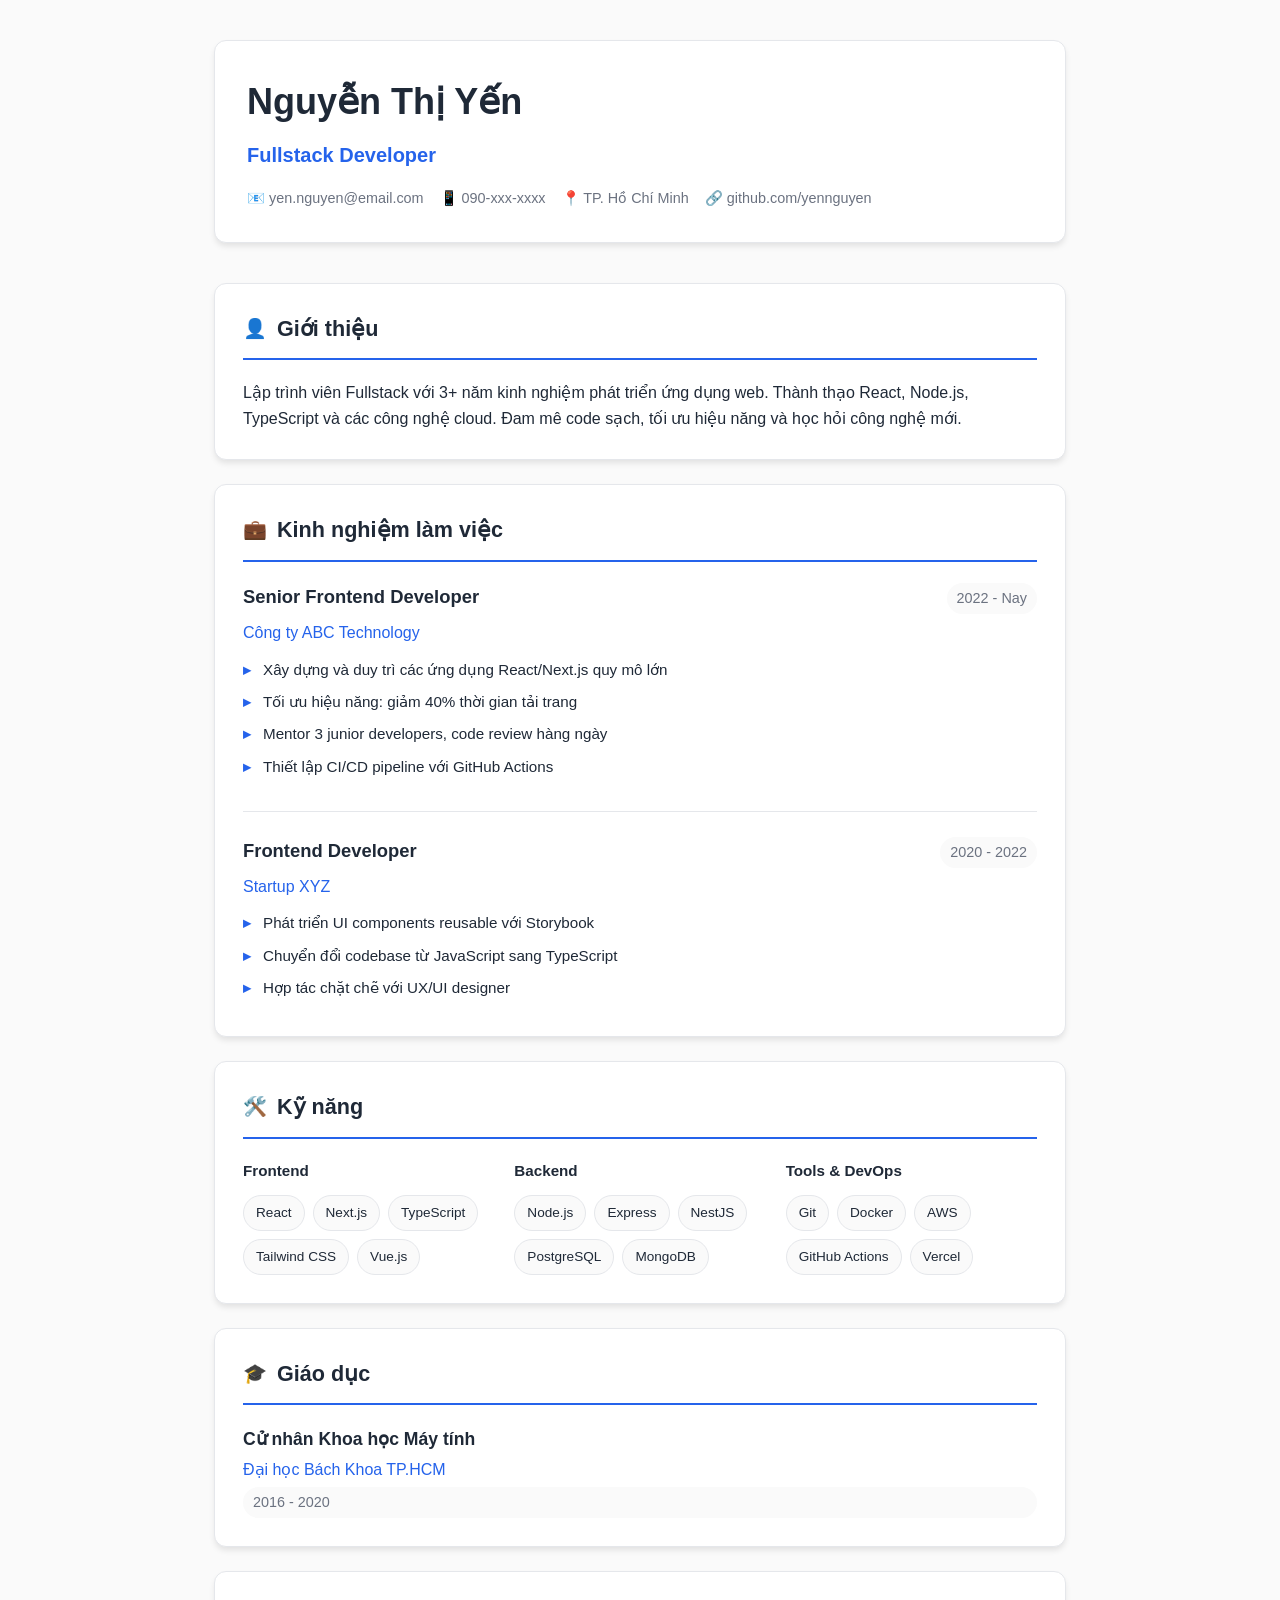
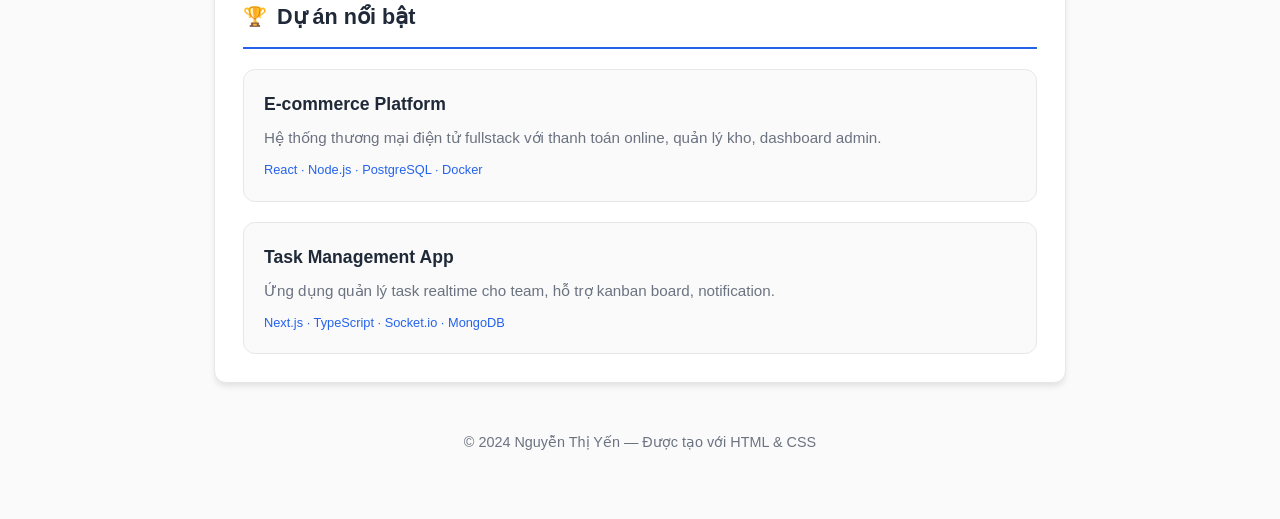
==== index.html @ a0e3dbda "phienbanmoi" ====
<!DOCTYPE html>
<html lang="vi">
<head>
    <meta charset="UTF-8">
    <meta name="viewport" content="width=device-width, initial-scale=1.0">
    <title>CV - Nguyễn Thị Yến</title>
    <link rel="stylesheet" href="style.css">
</head>
<body>
    <div class="container">
        <header class="header">
            <div class="profile">
                <img src="avatar.jpg" alt="Avatar" class="avatar" onerror="this.style.display='none'">
                <div class="profile-info">
                    <h1>Nguyễn Thị Yến</h1>
                    <p class="title">Fullstack Developer</p>
                    <div class="contact">
                        <span>📧 yen.nguyen@email.com</span>
                        <span>📱 090-xxx-xxxx</span>
                        <span>📍 TP. Hồ Chí Minh</span>
                        <span>🔗 github.com/yennguyen</span>
                    </div>
                </div>
            </div>
        </header>

        <main class="main-content">
            <section class="section">
                <h2><span class="icon">👤</span> Giới thiệu</h2>
                <p>
                    Lập trình viên Fullstack với 3+ năm kinh nghiệm phát triển ứng dụng web.
                    Thành thạo React, Node.js, TypeScript và các công nghệ cloud.
                    Đam mê code sạch, tối ưu hiệu năng và học hỏi công nghệ mới.
                </p>
            </section>

            <section class="section">
                <h2><span class="icon">💼</span> Kinh nghiệm làm việc</h2>

                <div class="job">
                    <div class="job-header">
                        <h3>Senior Frontend Developer</h3>
                        <span class="date">2022 - Nay</span>
                    </div>
                    <p class="company">Công ty ABC Technology</p>
                    <ul>
                        <li>Xây dựng và duy trì các ứng dụng React/Next.js quy mô lớn</li>
                        <li>Tối ưu hiệu năng: giảm 40% thời gian tải trang</li>
                        <li>Mentor 3 junior developers, code review hàng ngày</li>
                        <li>Thiết lập CI/CD pipeline với GitHub Actions</li>
                    </ul>
                </div>

                <div class="job">
                    <div class="job-header">
                        <h3>Frontend Developer</h3>
                        <span class="date">2020 - 2022</span>
                    </div>
                    <p class="company">Startup XYZ</p>
                    <ul>
                        <li>Phát triển UI components reusable với Storybook</li>
                        <li>Chuyển đổi codebase từ JavaScript sang TypeScript</li>
                        <li>Hợp tác chặt chẽ với UX/UI designer</li>
                    </ul>
                </div>
            </section>

            <section class="section">
                <h2><span class="icon">🛠️</span> Kỹ năng</h2>
                <div class="skills-grid">
                    <div class="skill-category">
                        <h4>Frontend</h4>
                        <div class="skill-tags">
                            <span>React</span>
                            <span>Next.js</span>
                            <span>TypeScript</span>
                            <span>Tailwind CSS</span>
                            <span>Vue.js</span>
                        </div>
                    </div>
                    <div class="skill-category">
                        <h4>Backend</h4>
                        <div class="skill-tags">
                            <span>Node.js</span>
                            <span>Express</span>
                            <span>NestJS</span>
                            <span>PostgreSQL</span>
                            <span>MongoDB</span>
                        </div>
                    </div>
                    <div class="skill-category">
                        <h4>Tools & DevOps</h4>
                        <div class="skill-tags">
                            <span>Git</span>
                            <span>Docker</span>
                            <span>AWS</span>
                            <span>GitHub Actions</span>
                            <span>Vercel</span>
                        </div>
                    </div>
                </div>
            </section>

            <section class="section">
                <h2><span class="icon">🎓</span> Giáo dục</h2>
                <div class="education">
                    <h3>Cử nhân Khoa học Máy tính</h3>
                    <p class="school">Đại học Bách Khoa TP.HCM</p>
                    <p class="date">2016 - 2020</p>
                </div>
            </section>

            <section class="section">
                <h2><span class="icon">🏆</span> Dự án nổi bật</h2>
                <div class="projects">
                    <div class="project">
                        <h3>E-commerce Platform</h3>
                        <p>Hệ thống thương mại điện tử fullstack với thanh toán online, quản lý kho, dashboard admin.</p>
                        <div class="tech-stack">React · Node.js · PostgreSQL · Docker</div>
                    </div>
                    <div class="project">
                        <h3>Task Management App</h3>
                        <p>Ứng dụng quản lý task realtime cho team, hỗ trợ kanban board, notification.</p>
                        <div class="tech-stack">Next.js · TypeScript · Socket.io · MongoDB</div>
                    </div>
                </div>
            </section>
        </main>

        <footer class="footer">
            <p>© 2024 Nguyễn Thị Yến — Được tạo với HTML & CSS</p>
        </footer>
    </div>
</body>
</html>
---- style.css ----
/* Reset & Base */
* {
    margin: 0;
    padding: 0;
    box-sizing: border-box;
}

:root {
    --primary: #2563eb;
    --primary-dark: #1d4ed8;
    --text: #1f2937;
    --text-light: #6b7280;
    --bg: #fafafa;
    --card-bg: #ffffff;
    --border: #e5e7eb;
    --shadow: 0 4px 6px -1px rgba(0, 0, 0, 0.1);
    --shadow-lg: 0 10px 15px -3px rgba(0, 0, 0, 0.1);
    --radius: 12px;
    --transition: 0.2s ease;
}

body {
    font-family: -apple-system, BlinkMacSystemFont, 'Segoe UI', Roboto, 'Helvetica Neue', Arial, sans-serif;
    background-color: var(--bg);
    color: var(--text);
    line-height: 1.6;
    font-size: 16px;
}

.container {
    max-width: 900px;
    margin: 0 auto;
    padding: 40px 24px;
}

/* Header */
.header {
    margin-bottom: 40px;
}

.profile {
    display: flex;
    gap: 24px;
    align-items: flex-start;
    background: var(--card-bg);
    padding: 32px;
    border-radius: var(--radius);
    box-shadow: var(--shadow);
    border: 1px solid var(--border);
}

.avatar {
    width: 120px;
    height: 120px;
    border-radius: 50%;
    object-fit: cover;
    border: 3px solid var(--primary);
    flex-shrink: 0;
}

.profile-info h1 {
    font-size: 2.25rem;
    font-weight: 700;
    color: var(--text);
    margin-bottom: 8px;
}

.title {
    font-size: 1.25rem;
    color: var(--primary);
    font-weight: 600;
    margin-bottom: 16px;
}

.contact {
    display: flex;
    flex-wrap: wrap;
    gap: 16px;
    font-size: 0.9rem;
    color: var(--text-light);
}

.contact span {
    display: flex;
    align-items: center;
    gap: 6px;
}

/* Sections */
.section {
    background: var(--card-bg);
    padding: 28px;
    border-radius: var(--radius);
    box-shadow: var(--shadow);
    border: 1px solid var(--border);
    margin-bottom: 24px;
}

.section h2 {
    display: flex;
    align-items: center;
    gap: 10px;
    font-size: 1.35rem;
    font-weight: 700;
    color: var(--text);
    margin-bottom: 20px;
    padding-bottom: 12px;
    border-bottom: 2px solid var(--primary);
}

.icon {
    font-size: 1.2rem;
}

/* Experience */
.job {
    margin-bottom: 24px;
    padding-bottom: 24px;
    border-bottom: 1px solid var(--border);
}

.job:last-child {
    margin-bottom: 0;
    padding-bottom: 0;
    border-bottom: none;
}

.job-header {
    display: flex;
    justify-content: space-between;
    align-items: baseline;
    margin-bottom: 6px;
    flex-wrap: wrap;
    gap: 8px;
}

.job-header h3 {
    font-size: 1.15rem;
    font-weight: 600;
    color: var(--text);
}

.date {
    font-size: 0.85rem;
    color: var(--text-light);
    background: var(--bg);
    padding: 4px 10px;
    border-radius: 20px;
    font-weight: 500;
}

.company {
    color: var(--primary);
    font-weight: 500;
    margin-bottom: 12px;
}

.job ul {
    list-style: none;
    padding-left: 0;
}

.job li {
    position: relative;
    padding-left: 20px;
    margin-bottom: 8px;
    color: var(--text);
    font-size: 0.95rem;
}

.job li::before {
    content: "▸";
    position: absolute;
    left: 0;
    color: var(--primary);
    font-weight: bold;
}

/* Skills */
.skills-grid {
    display: grid;
    grid-template-columns: repeat(auto-fit, minmax(220px, 1fr));
    gap: 20px;
}

.skill-category h4 {
    font-size: 0.95rem;
    font-weight: 600;
    color: var(--text);
    margin-bottom: 12px;
}

.skill-tags {
    display: flex;
    flex-wrap: wrap;
    gap: 8px;
}

.skill-tags span {
    background: var(--bg);
    color: var(--text);
    padding: 6px 12px;
    border-radius: 20px;
    font-size: 0.85rem;
    font-weight: 500;
    border: 1px solid var(--border);
    transition: var(--transition);
}

.skill-tags span:hover {
    background: var(--primary);
    color: white;
    border-color: var(--primary);
    transform: translateY(-1px);
}

/* Education */
.education h3 {
    font-size: 1.1rem;
    font-weight: 600;
    margin-bottom: 4px;
}

.school {
    color: var(--primary);
    font-weight: 500;
    margin-bottom: 4px;
}

.date {
    color: var(--text-light);
    font-size: 0.9rem;
}

/* Projects */
.projects {
    display: flex;
    flex-direction: column;
    gap: 20px;
}

.project {
    padding: 20px;
    background: var(--bg);
    border-radius: var(--radius);
    border: 1px solid var(--border);
    transition: var(--transition);
}

.project:hover {
    box-shadow: var(--shadow);
    transform: translateY(-2px);
}

.project h3 {
    font-size: 1.1rem;
    font-weight: 600;
    margin-bottom: 8px;
}

.project p {
    color: var(--text-light);
    margin-bottom: 10px;
    font-size: 0.95rem;
}

.tech-stack {
    font-size: 0.8rem;
    color: var(--primary);
    font-weight: 500;
}

/* Footer */
.footer {
    text-align: center;
    padding: 24px;
    color: var(--text-light);
    font-size: 0.9rem;
}

/* Responsive */
@media (max-width: 640px) {
    .container {
        padding: 20px 16px;
    }

    .profile {
        flex-direction: column;
        align-items: center;
        text-align: center;
    }

    .avatar {
        width: 100px;
        height: 100px;
    }

    .profile-info h1 {
        font-size: 1.75rem;
    }

    .contact {
        justify-content: center;
    }

    .job-header {
        flex-direction: column;
        align-items: flex-start;
    }

    .section {
        padding: 20px;
    }

    .skills-grid {
        grid-template-columns: 1fr;
    }
}

/* Print styles */
@media print {
    body {
        background: white;
    }

    .container {
        max-width: 100%;
        padding: 0;
    }

    .section {
        box-shadow: none;
        border: 1px solid #ddd;
        page-break-inside: avoid;
    }

    .skill-tags span:hover {
        transform: none;
    }
}
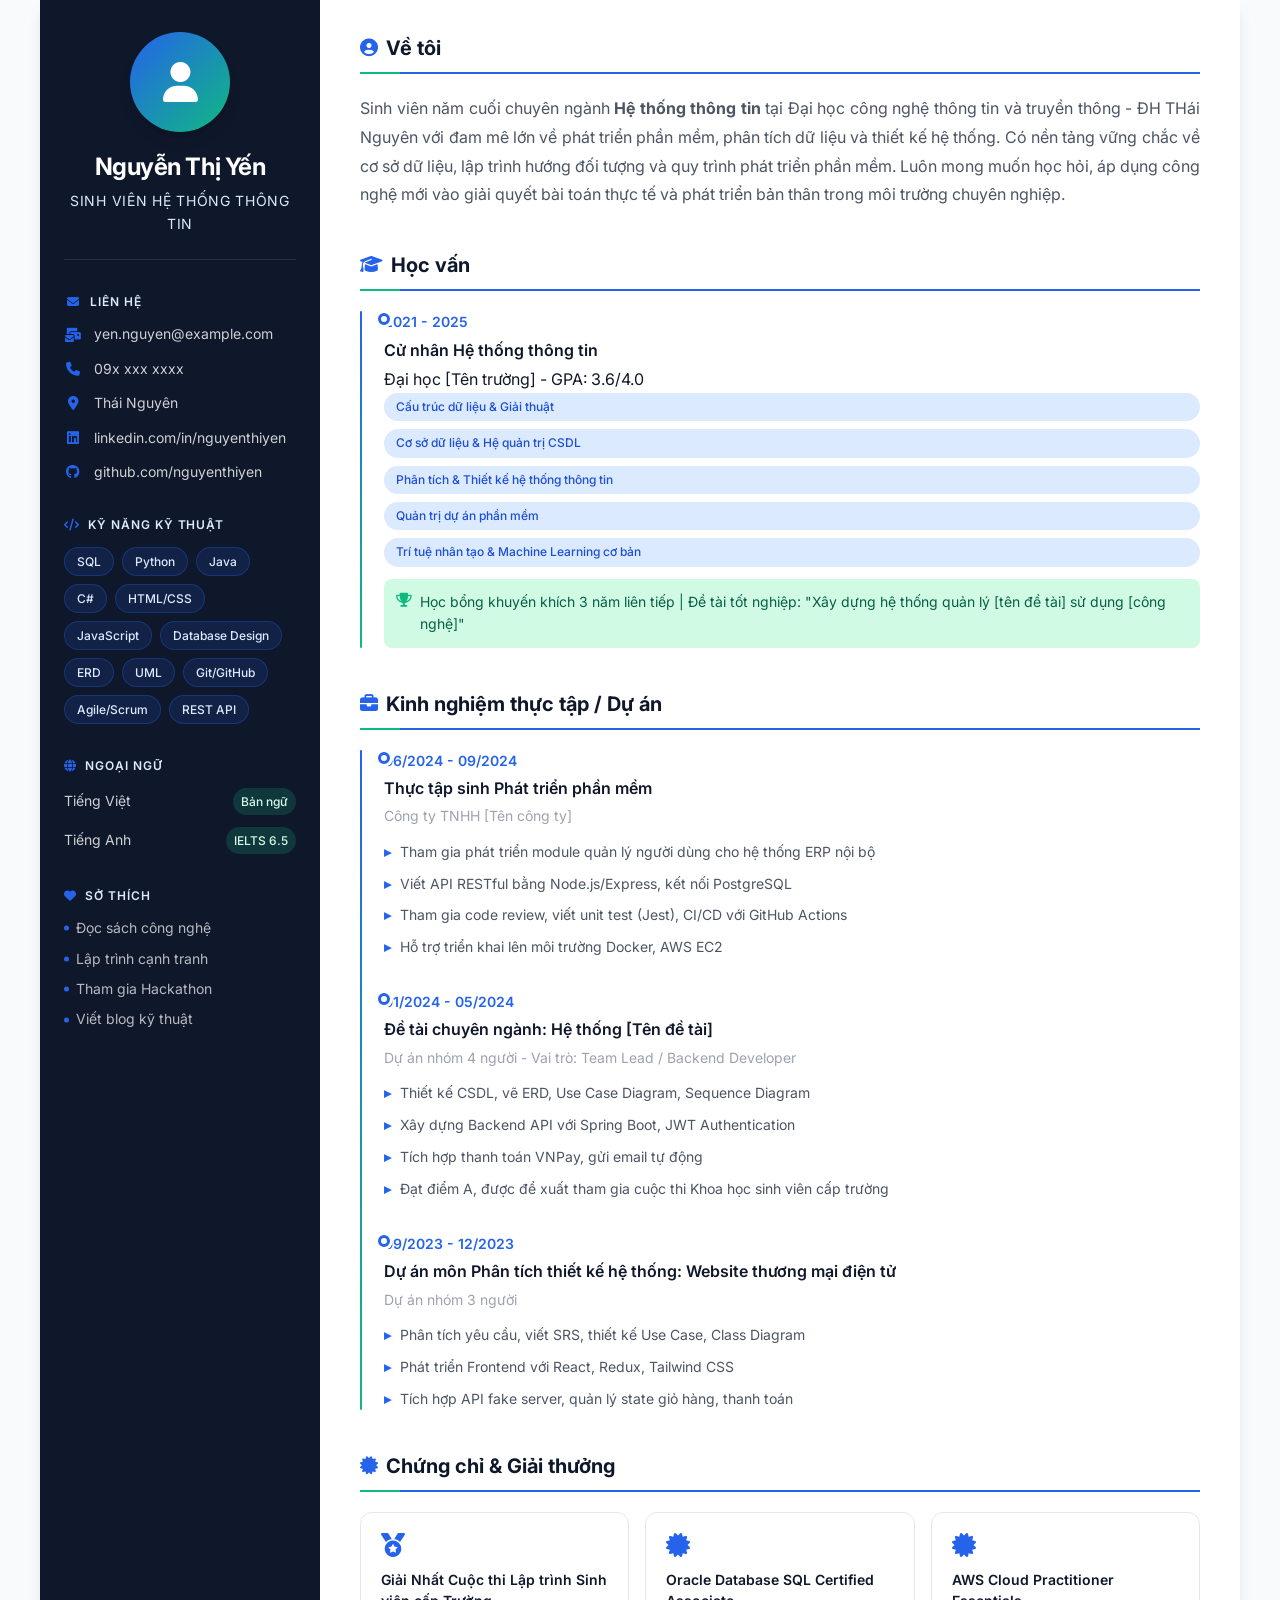
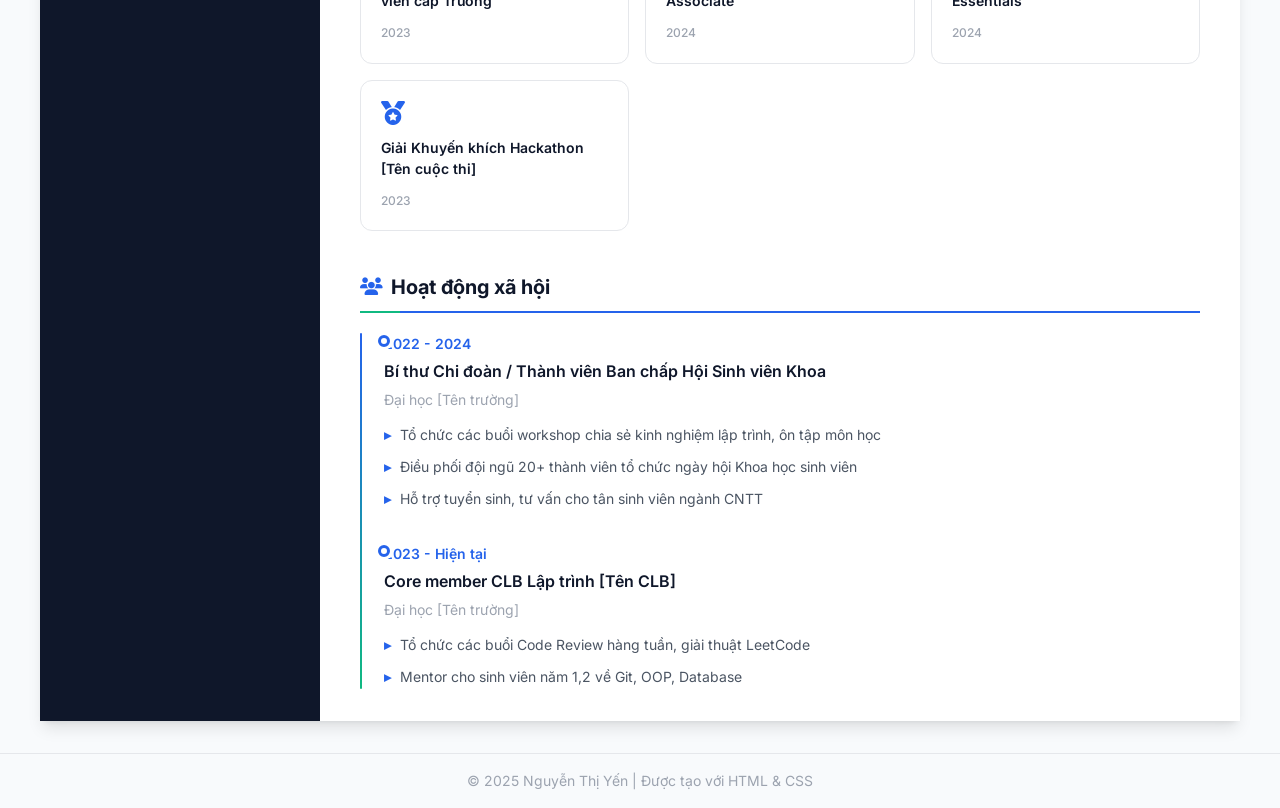
==== commit 7147abd3: "phienbanmoi" ====
--- a/index.html
+++ b/index.html
@@ -3,133 +3,216 @@
 <head>
     <meta charset="UTF-8">
     <meta name="viewport" content="width=device-width, initial-scale=1.0">
+    <meta name="description" content="CV Nguyễn Thị Yến - Chuyên ngành Hệ thống thông tin">
     <title>CV - Nguyễn Thị Yến</title>
     <link rel="stylesheet" href="style.css">
+    <link rel="preconnect" href="https://fonts.googleapis.com">
+    <link rel="preconnect" href="https://fonts.gstatic.com" crossorigin>
+    <link href="https://fonts.googleapis.com/css2?family=Inter:wght@300;400;500;600;700&display=swap" rel="stylesheet">
+    <link rel="stylesheet" href="https://cdnjs.cloudflare.com/ajax/libs/font-awesome/6.4.0/css/all.min.css">
 </head>
 <body>
-    <div class="container">
-        <header class="header">
-            <div class="profile">
-                <img src="avatar.jpg" alt="Avatar" class="avatar" onerror="this.style.display='none'">
-                <div class="profile-info">
-                    <h1>Nguyễn Thị Yến</h1>
-                    <p class="title">Fullstack Developer</p>
-                    <div class="contact">
-                        <span>📧 yen.nguyen@email.com</span>
-                        <span>📱 090-xxx-xxxx</span>
-                        <span>📍 TP. Hồ Chí Minh</span>
-                        <span>🔗 github.com/yennguyen</span>
-                    </div>
-                </div>
-            </div>
-        </header>
-
+    <div class="cv-container">
+        <!-- Sidebar -->
+        <aside class="sidebar">
+            <div class="profile-section">
+                <div class="avatar-placeholder">
+                    <i class="fas fa-user"></i>
+                </div>
+                <h1 class="name">Nguyễn Thị Yến</h1>
+                <p class="title">Sinh viên Hệ thống thông tin</p>
+            </div>
+
+            <div class="contact-info">
+                <h3><i class="fas fa-envelope"></i> Liên hệ</h3>
+                <ul>
+                    <li><i class="fas fa-mail-bulk"></i> yen.nguyen@example.com</li>
+                    <li><i class="fas fa-phone"></i> 09x xxx xxxx</li>
+                    <li><i class="fas fa-map-marker-alt"></i> Thái Nguyên</li>
+                    <li><i class="fab fa-linkedin"></i> linkedin.com/in/nguyenthiyen</li>
+                    <li><i class="fab fa-github"></i> github.com/nguyenthiyen</li>
+                </ul>
+            </div>
+
+            <div class="skills-section">
+                <h3><i class="fas fa-code"></i> Kỹ năng kỹ thuật</h3>
+                <div class="skills-grid">
+                    <span class="skill-tag">SQL</span>
+                    <span class="skill-tag">Python</span>
+                    <span class="skill-tag">Java</span>
+                    <span class="skill-tag">C#</span>
+                    <span class="skill-tag">HTML/CSS</span>
+                    <span class="skill-tag">JavaScript</span>
+                    <span class="skill-tag">Database Design</span>
+                    <span class="skill-tag">ERD</span>
+                    <span class="skill-tag">UML</span>
+                    <span class="skill-tag">Git/GitHub</span>
+                    <span class="skill-tag">Agile/Scrum</span>
+                    <span class="skill-tag">REST API</span>
+                </div>
+            </div>
+
+            <div class="languages-section">
+                <h3><i class="fas fa-globe"></i> Ngoại ngữ</h3>
+                <ul>
+                    <li>Tiếng Việt <span class="proficiency">Bản ngữ</span></li>
+                    <li>Tiếng Anh <span class="proficiency">IELTS 6.5</span></li>
+                </ul>
+            </div>
+
+            <div class="interests-section">
+                <h3><i class="fas fa-heart"></i> Sở thích</h3>
+                <ul>
+                    <li>Đọc sách công nghệ</li>
+                    <li>Lập trình cạnh tranh</li>
+                    <li>Tham gia Hackathon</li>
+                    <li>Viết blog kỹ thuật</li>
+                </ul>
+            </div>
+        </aside>
+
+        <!-- Main Content -->
         <main class="main-content">
-            <section class="section">
-                <h2><span class="icon">👤</span> Giới thiệu</h2>
-                <p>
-                    Lập trình viên Fullstack với 3+ năm kinh nghiệm phát triển ứng dụng web.
-                    Thành thạo React, Node.js, TypeScript và các công nghệ cloud.
-                    Đam mê code sạch, tối ưu hiệu năng và học hỏi công nghệ mới.
+            <!-- About Section -->
+            <section class="section">
+                <h2><i class="fas fa-user-circle"></i> Về tôi</h2>
+                <p class="about-text">
+                    Sinh viên năm cuối chuyên ngành <strong>Hệ thống thông tin</strong> tại Đại học công nghệ thông tin và truyền thông - ĐH THái Nguyên với đam mê lớn về phát triển phần mềm, phân tích dữ liệu và thiết kế hệ thống.
+                    Có nền tảng vững chắc về cơ sở dữ liệu, lập trình hướng đối tượng và quy trình phát triển phần mềm.
+                    Luôn mong muốn học hỏi, áp dụng công nghệ mới vào giải quyết bài toán thực tế và phát triển bản thân trong môi trường chuyên nghiệp.
                 </p>
             </section>
 
-            <section class="section">
-                <h2><span class="icon">💼</span> Kinh nghiệm làm việc</h2>
-
-                <div class="job">
-                    <div class="job-header">
-                        <h3>Senior Frontend Developer</h3>
-                        <span class="date">2022 - Nay</span>
-                    </div>
-                    <p class="company">Công ty ABC Technology</p>
-                    <ul>
-                        <li>Xây dựng và duy trì các ứng dụng React/Next.js quy mô lớn</li>
-                        <li>Tối ưu hiệu năng: giảm 40% thời gian tải trang</li>
-                        <li>Mentor 3 junior developers, code review hàng ngày</li>
-                        <li>Thiết lập CI/CD pipeline với GitHub Actions</li>
-                    </ul>
-                </div>
-
-                <div class="job">
-                    <div class="job-header">
-                        <h3>Frontend Developer</h3>
-                        <span class="date">2020 - 2022</span>
-                    </div>
-                    <p class="company">Startup XYZ</p>
-                    <ul>
-                        <li>Phát triển UI components reusable với Storybook</li>
-                        <li>Chuyển đổi codebase từ JavaScript sang TypeScript</li>
-                        <li>Hợp tác chặt chẽ với UX/UI designer</li>
-                    </ul>
-                </div>
-            </section>
-
-            <section class="section">
-                <h2><span class="icon">🛠️</span> Kỹ năng</h2>
-                <div class="skills-grid">
-                    <div class="skill-category">
-                        <h4>Frontend</h4>
-                        <div class="skill-tags">
-                            <span>React</span>
-                            <span>Next.js</span>
-                            <span>TypeScript</span>
-                            <span>Tailwind CSS</span>
-                            <span>Vue.js</span>
-                        </div>
-                    </div>
-                    <div class="skill-category">
-                        <h4>Backend</h4>
-                        <div class="skill-tags">
-                            <span>Node.js</span>
-                            <span>Express</span>
-                            <span>NestJS</span>
-                            <span>PostgreSQL</span>
-                            <span>MongoDB</span>
-                        </div>
-                    </div>
-                    <div class="skill-category">
-                        <h4>Tools & DevOps</h4>
-                        <div class="skill-tags">
-                            <span>Git</span>
-                            <span>Docker</span>
-                            <span>AWS</span>
-                            <span>GitHub Actions</span>
-                            <span>Vercel</span>
-                        </div>
-                    </div>
-                </div>
-            </section>
-
-            <section class="section">
-                <h2><span class="icon">🎓</span> Giáo dục</h2>
-                <div class="education">
-                    <h3>Cử nhân Khoa học Máy tính</h3>
-                    <p class="school">Đại học Bách Khoa TP.HCM</p>
-                    <p class="date">2016 - 2020</p>
-                </div>
-            </section>
-
-            <section class="section">
-                <h2><span class="icon">🏆</span> Dự án nổi bật</h2>
-                <div class="projects">
-                    <div class="project">
-                        <h3>E-commerce Platform</h3>
-                        <p>Hệ thống thương mại điện tử fullstack với thanh toán online, quản lý kho, dashboard admin.</p>
-                        <div class="tech-stack">React · Node.js · PostgreSQL · Docker</div>
-                    </div>
-                    <div class="project">
-                        <h3>Task Management App</h3>
-                        <p>Ứng dụng quản lý task realtime cho team, hỗ trợ kanban board, notification.</p>
-                        <div class="tech-stack">Next.js · TypeScript · Socket.io · MongoDB</div>
+            <!-- Education Section -->
+            <section class="section">
+                <h2><i class="fas fa-graduation-cap"></i> Học vấn</h2>
+                <div class="timeline">
+                    <div class="timeline-item">
+                        <div class="timeline-date">2021 - 2025</div>
+                        <div class="timeline-content">
+                            <h3>Cử nhân Hệ thống thông tin</h3>
+                            <p class="institution">Đại học [Tên trường] - GPA: 3.6/4.0</p>
+                            <ul class="coursework">
+                                <li>Cấu trúc dữ liệu & Giải thuật</li>
+                                <li>Cơ sở dữ liệu & Hệ quản trị CSDL</li>
+                                <li>Phân tích & Thiết kế hệ thống thông tin</li>
+                                <li>Quản trị dự án phần mềm</li>
+                                <li>Trí tuệ nhân tạo & Machine Learning cơ bản</li>
+                            </ul>
+                            <p class="achievement"><i class="fas fa-trophy"></i> Học bổng khuyến khích 3 năm liên tiếp | Đề tài tốt nghiệp: "Xây dựng hệ thống quản lý [tên đề tài] sử dụng [công nghệ]"</p>
+                        </div>
+                    </div>
+                </div>
+            </section>
+
+            <!-- Experience Section -->
+            <section class="section">
+                <h2><i class="fas fa-briefcase"></i> Kinh nghiệm thực tập / Dự án</h2>
+                <div class="timeline">
+                    <div class="timeline-item">
+                        <div class="timeline-date">06/2024 - 09/2024</div>
+                        <div class="timeline-content">
+                            <h3>Thực tập sinh Phát triển phần mềm</h3>
+                            <p class="company">Công ty TNHH [Tên công ty]</p>
+                            <ul>
+                                <li>Tham gia phát triển module quản lý người dùng cho hệ thống ERP nội bộ</li>
+                                <li>Viết API RESTful bằng Node.js/Express, kết nối PostgreSQL</li>
+                                <li>Tham gia code review, viết unit test (Jest), CI/CD với GitHub Actions</li>
+                                <li>Hỗ trợ triển khai lên môi trường Docker, AWS EC2</li>
+                            </ul>
+                        </div>
+                    </div>
+
+                    <div class="timeline-item">
+                        <div class="timeline-date">01/2024 - 05/2024</div>
+                        <div class="timeline-content">
+                            <h3>Đề tài chuyên ngành: Hệ thống [Tên đề tài]</h3>
+                            <p class="company">Dự án nhóm 4 người - Vai trò: Team Lead / Backend Developer</p>
+                            <ul>
+                                <li>Thiết kế CSDL, vẽ ERD, Use Case Diagram, Sequence Diagram</li>
+                                <li>Xây dựng Backend API với Spring Boot, JWT Authentication</li>
+                                <li>Tích hợp thanh toán VNPay, gửi email tự động</li>
+                                <li>Đạt điểm A, được đề xuất tham gia cuộc thi Khoa học sinh viên cấp trường</li>
+                            </ul>
+                        </div>
+                    </div>
+
+                    <div class="timeline-item">
+                        <div class="timeline-date">09/2023 - 12/2023</div>
+                        <div class="timeline-content">
+                            <h3>Dự án môn Phân tích thiết kế hệ thống: Website thương mại điện tử</h3>
+                            <p class="company">Dự án nhóm 3 người</p>
+                            <ul>
+                                <li>Phân tích yêu cầu, viết SRS, thiết kế Use Case, Class Diagram</li>
+                                <li>Phát triển Frontend với React, Redux, Tailwind CSS</li>
+                                <li>Tích hợp API fake server, quản lý state giỏ hàng, thanh toán</li>
+                            </ul>
+                        </div>
+                    </div>
+                </div>
+            </section>
+
+            <!-- Certificates Section -->
+            <section class="section">
+                <h2><i class="fas fa-certificate"></i> Chứng chỉ & Giải thưởng</h2>
+                <div class="certificates-grid">
+                    <div class="cert-card">
+                        <i class="fas fa-medal"></i>
+                        <h4>Giải Nhất Cuộc thi Lập trình Sinh viên cấp Trường</h4>
+                        <span class="cert-date">2023</span>
+                    </div>
+                    <div class="cert-card">
+                        <i class="fas fa-certificate"></i>
+                        <h4>Oracle Database SQL Certified Associate</h4>
+                        <span class="cert-date">2024</span>
+                    </div>
+                    <div class="cert-card">
+                        <i class="fas fa-certificate"></i>
+                        <h4>AWS Cloud Practitioner Essentials</h4>
+                        <span class="cert-date">2024</span>
+                    </div>
+                    <div class="cert-card">
+                        <i class="fas fa-medal"></i>
+                        <h4>Giải Khuyến khích Hackathon [Tên cuộc thi]</h4>
+                        <span class="cert-date">2023</span>
+                    </div>
+                </div>
+            </section>
+
+            <!-- Activities Section -->
+            <section class="section">
+                <h2><i class="fas fa-users"></i> Hoạt động xã hội</h2>
+                <div class="timeline">
+                    <div class="timeline-item">
+                        <div class="timeline-date">2022 - 2024</div>
+                        <div class="timeline-content">
+                            <h3>Bí thư Chi đoàn / Thành viên Ban chấp Hội Sinh viên Khoa</h3>
+                            <p class="company">Đại học [Tên trường]</p>
+                            <ul>
+                                <li>Tổ chức các buổi workshop chia sẻ kinh nghiệm lập trình, ôn tập môn học</li>
+                                <li>Điều phối đội ngũ 20+ thành viên tổ chức ngày hội Khoa học sinh viên</li>
+                                <li>Hỗ trợ tuyển sinh, tư vấn cho tân sinh viên ngành CNTT</li>
+                            </ul>
+                        </div>
+                    </div>
+                    <div class="timeline-item">
+                        <div class="timeline-date">2023 - Hiện tại</div>
+                        <div class="timeline-content">
+                            <h3>Core member CLB Lập trình [Tên CLB]</h3>
+                            <p class="company">Đại học [Tên trường]</p>
+                            <ul>
+                                <li>Tổ chức các buổi Code Review hàng tuần, giải thuật LeetCode</li>
+                                <li>Mentor cho sinh viên năm 1,2 về Git, OOP, Database</li>
+                            </ul>
+                        </div>
                     </div>
                 </div>
             </section>
         </main>
-
-        <footer class="footer">
-            <p>© 2024 Nguyễn Thị Yến — Được tạo với HTML & CSS</p>
-        </footer>
     </div>
+
+    <footer class="footer">
+        <p>© 2025 Nguyễn Thị Yến | Được tạo với HTML & CSS</p>
+    </footer>
 </body>
 </html>
--- a/style.css
+++ b/style.css
@@ -1,340 +1,645 @@
-/* Reset & Base */
-* {
+/* ===================================
+   CSS Variables & Reset
+   =================================== */
+:root {
+    /* Colors */
+    --primary: #2563eb;
+    --primary-dark: #1d4ed8;
+    --primary-light: #dbeafe;
+    --secondary: #0f172a;
+    --secondary-light: #1e293b;
+    --accent: #10b981;
+    --accent-light: #d1fae5;
+    --text-primary: #111827;
+    --text-secondary: #4b5563;
+    --text-muted: #9ca3af;
+    --bg-white: #ffffff;
+    --bg-light: #f8fafc;
+    --bg-sidebar: #0f172a;
+    --border-color: #e5e7eb;
+    --shadow-sm: 0 1px 2px 0 rgb(0 0 0 / 0.05);
+    --shadow-md: 0 4px 6px -1px rgb(0 0 0 / 0.1), 0 2px 4px -2px rgb(0 0 0 / 0.1);
+    --shadow-lg: 0 10px 15px -3px rgb(0 0 0 / 0.1), 0 4px 6px -4px rgb(0 0 0 / 0.1);
+
+    /* Typography */
+    --font-family: 'Inter', -apple-system, BlinkMacSystemFont, 'Segoe UI', Roboto, sans-serif;
+    --font-size-xs: 0.75rem;
+    --font-size-sm: 0.875rem;
+    --font-size-base: 1rem;
+    --font-size-lg: 1.125rem;
+    --font-size-xl: 1.25rem;
+    --font-size-2xl: 1.5rem;
+    --font-size-3xl: 1.875rem;
+
+    /* Spacing */
+    --space-1: 0.25rem;
+    --space-2: 0.5rem;
+    --space-3: 0.75rem;
+    --space-4: 1rem;
+    --space-5: 1.25rem;
+    --space-6: 1.5rem;
+    --space-8: 2rem;
+    --space-10: 2.5rem;
+    --space-12: 3rem;
+
+    /* Border Radius */
+    --radius-sm: 0.375rem;
+    --radius-md: 0.5rem;
+    --radius-lg: 0.75rem;
+    --radius-xl: 1rem;
+
+    /* Transitions */
+    --transition-fast: 150ms ease;
+    --transition-base: 250ms ease;
+}
+
+*, *::before, *::after {
+    box-sizing: border-box;
     margin: 0;
     padding: 0;
-    box-sizing: border-box;
-}
-
-:root {
-    --primary: #2563eb;
-    --primary-dark: #1d4ed8;
-    --text: #1f2937;
-    --text-light: #6b7280;
-    --bg: #fafafa;
-    --card-bg: #ffffff;
-    --border: #e5e7eb;
-    --shadow: 0 4px 6px -1px rgba(0, 0, 0, 0.1);
-    --shadow-lg: 0 10px 15px -3px rgba(0, 0, 0, 0.1);
-    --radius: 12px;
-    --transition: 0.2s ease;
+}
+
+html {
+    font-size: 16px;
+    scroll-behavior: smooth;
 }
 
 body {
-    font-family: -apple-system, BlinkMacSystemFont, 'Segoe UI', Roboto, 'Helvetica Neue', Arial, sans-serif;
-    background-color: var(--bg);
-    color: var(--text);
+    font-family: var(--font-family);
+    font-size: var(--font-size-base);
     line-height: 1.6;
-    font-size: 16px;
-}
-
-.container {
-    max-width: 900px;
+    color: var(--text-primary);
+    background-color: var(--bg-light);
+    -webkit-font-smoothing: antialiased;
+    -moz-osx-font-smoothing: grayscale;
+}
+
+/* ===================================
+   Layout
+   =================================== */
+.cv-container {
+    display: grid;
+    grid-template-columns: 280px 1fr;
+    min-height: 100vh;
+    max-width: 1200px;
     margin: 0 auto;
-    padding: 40px 24px;
-}
-
-/* Header */
-.header {
-    margin-bottom: 40px;
-}
-
-.profile {
-    display: flex;
-    gap: 24px;
-    align-items: flex-start;
-    background: var(--card-bg);
-    padding: 32px;
-    border-radius: var(--radius);
-    box-shadow: var(--shadow);
-    border: 1px solid var(--border);
-}
-
-.avatar {
-    width: 120px;
-    height: 120px;
+    box-shadow: var(--shadow-lg);
+    background: var(--bg-white);
+}
+
+/* ===================================
+   Sidebar
+   =================================== */
+.sidebar {
+    background: var(--bg-sidebar);
+    color: var(--bg-white);
+    padding: var(--space-8) var(--space-6);
+    display: flex;
+    flex-direction: column;
+    gap: var(--space-8);
+}
+
+.profile-section {
+    text-align: center;
+    padding-bottom: var(--space-6);
+    border-bottom: 1px solid rgba(255, 255, 255, 0.1);
+}
+
+.avatar-placeholder {
+    width: 100px;
+    height: 100px;
     border-radius: 50%;
-    object-fit: cover;
+    background: linear-gradient(135deg, var(--primary), var(--accent));
+    display: flex;
+    align-items: center;
+    justify-content: center;
+    margin: 0 auto var(--space-4);
+    font-size: 2.5rem;
+    color: white;
+    box-shadow: var(--shadow-lg);
+}
+
+.name {
+    font-size: var(--font-size-2xl);
+    font-weight: 700;
+    letter-spacing: -0.02em;
+    margin-bottom: var(--space-1);
+}
+
+.title {
+    font-size: var(--font-size-sm);
+    color: var(--primary-light);
+    font-weight: 400;
+    text-transform: uppercase;
+    letter-spacing: 0.05em;
+}
+
+.sidebar h3 {
+    font-size: var(--font-size-xs);
+    font-weight: 600;
+    text-transform: uppercase;
+    letter-spacing: 0.08em;
+    color: var(--primary-light);
+    margin-bottom: var(--space-3);
+    display: flex;
+    align-items: center;
+    gap: var(--space-2);
+}
+
+.sidebar h3 i {
+    color: var(--primary);
+}
+
+/* Contact Info */
+.contact-info ul {
+    list-style: none;
+    display: flex;
+    flex-direction: column;
+    gap: var(--space-3);
+}
+
+.contact-info li {
+    font-size: var(--font-size-sm);
+    display: flex;
+    align-items: center;
+    gap: var(--space-3);
+    color: rgba(255, 255, 255, 0.8);
+    transition: color var(--transition-fast);
+}
+
+.contact-info li:hover {
+    color: var(--primary-light);
+}
+
+.contact-info i {
+    width: 18px;
+    color: var(--primary);
+    text-align: center;
+}
+
+/* Skills */
+.skills-grid {
+    display: flex;
+    flex-wrap: wrap;
+    gap: var(--space-2);
+}
+
+.skill-tag {
+    background: rgba(37, 99, 235, 0.15);
+    color: var(--primary-light);
+    padding: var(--space-1) var(--space-3);
+    border-radius: var(--radius-xl);
+    font-size: var(--font-size-xs);
+    font-weight: 500;
+    border: 1px solid rgba(37, 99, 235, 0.3);
+    transition: all var(--transition-fast);
+}
+
+.skill-tag:hover {
+    background: var(--primary);
+    color: white;
+    border-color: var(--primary);
+    transform: translateY(-1px);
+}
+
+/* Languages */
+.languages-section ul {
+    list-style: none;
+    display: flex;
+    flex-direction: column;
+    gap: var(--space-3);
+}
+
+.languages-section li {
+    display: flex;
+    justify-content: space-between;
+    align-items: center;
+    font-size: var(--font-size-sm);
+    color: rgba(255, 255, 255, 0.8);
+}
+
+.proficiency {
+    font-size: var(--font-size-xs);
+    background: rgba(16, 185, 129, 0.2);
+    color: var(--accent-light);
+    padding: var(--space-1) var(--space-2);
+    border-radius: var(--radius-xl);
+    font-weight: 500;
+}
+
+/* Interests */
+.interests-section ul {
+    list-style: none;
+    display: flex;
+    flex-direction: column;
+    gap: var(--space-2);
+}
+
+.interests-section li {
+    font-size: var(--font-size-sm);
+    color: rgba(255, 255, 255, 0.7);
+    display: flex;
+    align-items: center;
+    gap: var(--space-2);
+    position: relative;
+    padding-left: var(--space-3);
+}
+
+.interests-section li::before {
+    content: '';
+    position: absolute;
+    left: 0;
+    top: 50%;
+    transform: translateY(-50%);
+    width: 5px;
+    height: 5px;
+    border-radius: 50%;
+    background: var(--primary);
+}
+
+/* ===================================
+   Main Content
+   =================================== */
+.main-content {
+    padding: var(--space-8) var(--space-10);
+}
+
+.section {
+    margin-bottom: var(--space-10);
+}
+
+.section:last-child {
+    margin-bottom: 0;
+}
+
+.section h2 {
+    font-size: var(--font-size-xl);
+    font-weight: 700;
+    color: var(--secondary);
+    margin-bottom: var(--space-5);
+    padding-bottom: var(--space-2);
+    border-bottom: 2px solid var(--primary);
+    display: flex;
+    align-items: center;
+    gap: var(--space-2);
+    position: relative;
+}
+
+.section h2::after {
+    content: '';
+    position: absolute;
+    bottom: -2px;
+    left: 0;
+    width: 40px;
+    height: 2px;
+    background: var(--accent);
+}
+
+.section h2 i {
+    color: var(--primary);
+    font-size: var(--font-size-lg);
+}
+
+/* About */
+.about-text {
+    font-size: var(--font-size-base);
+    color: var(--text-secondary);
+    line-height: 1.8;
+    text-align: justify;
+}
+
+/* Timeline */
+.timeline {
+    position: relative;
+    padding-left: var(--space-6);
+}
+
+.timeline::before {
+    content: '';
+    position: absolute;
+    left: 0;
+    top: 0;
+    bottom: 0;
+    width: 2px;
+    background: linear-gradient(to bottom, var(--primary), var(--accent));
+    border-radius: 1px;
+}
+
+.timeline-item {
+    position: relative;
+    padding-bottom: var(--space-8);
+}
+
+.timeline-item:last-child {
+    padding-bottom: 0;
+}
+
+.timeline-item::before {
+    content: '';
+    position: absolute;
+    left: -6px;
+    top: 2px;
+    width: 12px;
+    height: 12px;
+    border-radius: 50%;
+    background: var(--bg-white);
     border: 3px solid var(--primary);
-    flex-shrink: 0;
-}
-
-.profile-info h1 {
-    font-size: 2.25rem;
-    font-weight: 700;
-    color: var(--text);
-    margin-bottom: 8px;
-}
-
-.title {
-    font-size: 1.25rem;
+    box-shadow: 0 0 0 3px var(--bg-white);
+    z-index: 1;
+}
+
+.timeline-date {
+    font-size: var(--font-size-sm);
+    font-weight: 600;
     color: var(--primary);
+    margin-bottom: var(--space-1);
+    white-space: nowrap;
+}
+
+.timeline-content h3 {
+    font-size: var(--font-size-base);
     font-weight: 600;
-    margin-bottom: 16px;
-}
-
-.contact {
-    display: flex;
-    flex-wrap: wrap;
-    gap: 16px;
-    font-size: 0.9rem;
-    color: var(--text-light);
-}
-
-.contact span {
-    display: flex;
-    align-items: center;
-    gap: 6px;
-}
-
-/* Sections */
-.section {
-    background: var(--card-bg);
-    padding: 28px;
-    border-radius: var(--radius);
-    box-shadow: var(--shadow);
-    border: 1px solid var(--border);
-    margin-bottom: 24px;
-}
-
-.section h2 {
-    display: flex;
-    align-items: center;
-    gap: 10px;
-    font-size: 1.35rem;
-    font-weight: 700;
-    color: var(--text);
-    margin-bottom: 20px;
-    padding-bottom: 12px;
-    border-bottom: 2px solid var(--primary);
-}
-
-.icon {
-    font-size: 1.2rem;
-}
-
-/* Experience */
-.job {
-    margin-bottom: 24px;
-    padding-bottom: 24px;
-    border-bottom: 1px solid var(--border);
-}
-
-.job:last-child {
-    margin-bottom: 0;
-    padding-bottom: 0;
-    border-bottom: none;
-}
-
-.job-header {
-    display: flex;
-    justify-content: space-between;
-    align-items: baseline;
-    margin-bottom: 6px;
-    flex-wrap: wrap;
-    gap: 8px;
-}
-
-.job-header h3 {
-    font-size: 1.15rem;
-    font-weight: 600;
-    color: var(--text);
-}
-
-.date {
-    font-size: 0.85rem;
-    color: var(--text-light);
-    background: var(--bg);
-    padding: 4px 10px;
-    border-radius: 20px;
-    font-weight: 500;
+    color: var(--secondary);
+    margin-bottom: var(--space-1);
 }
 
 .company {
-    color: var(--primary);
-    font-weight: 500;
-    margin-bottom: 12px;
-}
-
-.job ul {
+    font-size: var(--font-size-sm);
+    color: var(--text-muted);
+    font-weight: 400;
+    margin-bottom: var(--space-3);
+}
+
+.timeline-content ul {
     list-style: none;
-    padding-left: 0;
-}
-
-.job li {
+    display: flex;
+    flex-direction: column;
+    gap: var(--space-2);
+}
+
+.timeline-content li {
+    font-size: var(--font-size-sm);
+    color: var(--text-secondary);
     position: relative;
-    padding-left: 20px;
-    margin-bottom: 8px;
-    color: var(--text);
-    font-size: 0.95rem;
-}
-
-.job li::before {
-    content: "▸";
+    padding-left: var(--space-4);
+    line-height: 1.7;
+}
+
+.timeline-content li::before {
+    content: '▸';
     position: absolute;
     left: 0;
     color: var(--primary);
     font-weight: bold;
 }
 
-/* Skills */
-.skills-grid {
+.coursework {
+    display: flex;
+    flex-wrap: wrap;
+    gap: var(--space-2) !important;
+}
+
+.coursework li {
+    background: var(--primary-light);
+    color: var(--primary-dark);
+    padding: var(--space-1) var(--space-3);
+    border-radius: var(--radius-xl);
+    font-size: var(--font-size-xs);
+    font-weight: 500;
+    padding-left: var(--space-3) !important;
+}
+
+.coursework li::before {
+    display: none;
+}
+
+.achievement {
+    margin-top: var(--space-3);
+    padding: var(--space-3);
+    background: var(--accent-light);
+    border-radius: var(--radius-md);
+    font-size: var(--font-size-sm);
+    color: #065f46;
+    display: flex;
+    align-items: flex-start;
+    gap: var(--space-2);
+    line-height: 1.6;
+}
+
+.achievement i {
+    color: var(--accent);
+    margin-top: 2px;
+}
+
+/* Certificates */
+.certificates-grid {
     display: grid;
-    grid-template-columns: repeat(auto-fit, minmax(220px, 1fr));
-    gap: 20px;
-}
-
-.skill-category h4 {
-    font-size: 0.95rem;
+    grid-template-columns: repeat(auto-fit, minmax(250px, 1fr));
+    gap: var(--space-4);
+}
+
+.cert-card {
+    background: var(--bg-white);
+    border: 1px solid var(--border-color);
+    border-radius: var(--radius-lg);
+    padding: var(--space-5);
+    display: flex;
+    flex-direction: column;
+    gap: var(--space-3);
+    transition: all var(--transition-base);
+    position: relative;
+    overflow: hidden;
+}
+
+.cert-card::before {
+    content: '';
+    position: absolute;
+    top: 0;
+    left: 0;
+    right: 0;
+    height: 3px;
+    background: linear-gradient(90deg, var(--primary), var(--accent));
+    transform: scaleX(0);
+    transform-origin: left;
+    transition: transform var(--transition-base);
+}
+
+.cert-card:hover {
+    transform: translateY(-4px);
+    box-shadow: var(--shadow-lg);
+    border-color: var(--primary-light);
+}
+
+.cert-card:hover::before {
+    transform: scaleX(1);
+}
+
+.cert-card i {
+    font-size: 1.5rem;
+    color: var(--primary);
+}
+
+.cert-card h4 {
+    font-size: var(--font-size-sm);
     font-weight: 600;
-    color: var(--text);
-    margin-bottom: 12px;
-}
-
-.skill-tags {
-    display: flex;
-    flex-wrap: wrap;
-    gap: 8px;
-}
-
-.skill-tags span {
-    background: var(--bg);
-    color: var(--text);
-    padding: 6px 12px;
-    border-radius: 20px;
-    font-size: 0.85rem;
+    color: var(--secondary);
+    line-height: 1.5;
+}
+
+.cert-date {
+    font-size: var(--font-size-xs);
+    color: var(--text-muted);
     font-weight: 500;
-    border: 1px solid var(--border);
-    transition: var(--transition);
-}
-
-.skill-tags span:hover {
-    background: var(--primary);
-    color: white;
-    border-color: var(--primary);
-    transform: translateY(-1px);
-}
-
-/* Education */
-.education h3 {
-    font-size: 1.1rem;
-    font-weight: 600;
-    margin-bottom: 4px;
-}
-
-.school {
-    color: var(--primary);
-    font-weight: 500;
-    margin-bottom: 4px;
-}
-
-.date {
-    color: var(--text-light);
-    font-size: 0.9rem;
-}
-
-/* Projects */
-.projects {
-    display: flex;
-    flex-direction: column;
-    gap: 20px;
-}
-
-.project {
-    padding: 20px;
-    background: var(--bg);
-    border-radius: var(--radius);
-    border: 1px solid var(--border);
-    transition: var(--transition);
-}
-
-.project:hover {
-    box-shadow: var(--shadow);
-    transform: translateY(-2px);
-}
-
-.project h3 {
-    font-size: 1.1rem;
-    font-weight: 600;
-    margin-bottom: 8px;
-}
-
-.project p {
-    color: var(--text-light);
-    margin-bottom: 10px;
-    font-size: 0.95rem;
-}
-
-.tech-stack {
-    font-size: 0.8rem;
-    color: var(--primary);
-    font-weight: 500;
+    margin-top: auto;
 }
 
 /* Footer */
 .footer {
     text-align: center;
-    padding: 24px;
-    color: var(--text-light);
-    font-size: 0.9rem;
-}
-
-/* Responsive */
-@media (max-width: 640px) {
-    .container {
-        padding: 20px 16px;
-    }
-
-    .profile {
+    padding: var(--space-4);
+    color: var(--text-muted);
+    font-size: var(--font-size-sm);
+    border-top: 1px solid var(--border-color);
+    margin-top: var(--space-8);
+}
+
+/* ===================================
+   Print Styles
+   =================================== */
+@media print {
+    .cv-container {
+        box-shadow: none;
+        max-width: none;
+        grid-template-columns: 250px 1fr;
+    }
+
+    .sidebar {
+        -webkit-print-color-adjust: exact;
+        print-color-adjust: exact;
+    }
+
+    .main-content {
+        padding: var(--space-6) var(--space-8);
+    }
+
+    .section {
+        break-inside: avoid;
+        margin-bottom: var(--space-6);
+    }
+
+    .timeline-item {
+        break-inside: avoid;
+    }
+
+    .cert-card {
+        break-inside: avoid;
+    }
+
+    .footer {
+        display: none;
+    }
+
+    @page {
+        margin: 1cm;
+        size: A4;
+    }
+}
+
+/* ===================================
+   Responsive
+   =================================== */
+@media (max-width: 900px) {
+    .cv-container {
+        grid-template-columns: 1fr;
+        max-width: 100%;
+    }
+
+    .sidebar {
+        flex-direction: row;
+        flex-wrap: wrap;
+        padding: var(--space-6);
+        gap: var(--space-6);
+    }
+
+    .profile-section {
+        flex: 1;
+        min-width: 200px;
+        border-bottom: none;
+        border-right: 1px solid rgba(255, 255, 255, 0.1);
+        padding-bottom: 0;
+        padding-right: var(--space-6);
+        text-align: left;
+    }
+
+    .avatar-placeholder {
+        margin: 0 0 var(--space-3);
+        width: 80px;
+        height: 80px;
+        font-size: 2rem;
+    }
+
+    .sidebar > div {
+        flex: 1;
+        min-width: 200px;
+    }
+
+    .main-content {
+        padding: var(--space-6);
+    }
+}
+
+@media (max-width: 600px) {
+    :root {
+        --font-size-base: 0.9375rem;
+    }
+
+    .sidebar {
         flex-direction: column;
-        align-items: center;
+    }
+
+    .profile-section {
+        border-right: none;
+        border-bottom: 1px solid rgba(255, 255, 255, 0.1);
+        padding-right: 0;
+        padding-bottom: var(--space-4);
         text-align: center;
     }
 
-    .avatar {
-        width: 100px;
-        height: 100px;
-    }
-
-    .profile-info h1 {
-        font-size: 1.75rem;
-    }
-
-    .contact {
-        justify-content: center;
-    }
-
-    .job-header {
-        flex-direction: column;
-        align-items: flex-start;
-    }
-
-    .section {
-        padding: 20px;
-    }
-
-    .skills-grid {
+    .avatar-placeholder {
+        margin: 0 auto var(--space-3);
+    }
+
+    .certificates-grid {
         grid-template-columns: 1fr;
     }
-}
-
-/* Print styles */
-@media print {
-    body {
-        background: white;
-    }
-
-    .container {
-        max-width: 100%;
-        padding: 0;
-    }
-
-    .section {
-        box-shadow: none;
-        border: 1px solid #ddd;
-        page-break-inside: avoid;
-    }
-
-    .skill-tags span:hover {
-        transform: none;
+
+    .timeline {
+        padding-left: var(--space-4);
+    }
+}
+
+/* ===================================
+   Accessibility
+   =================================== */
+@media (prefers-reduced-motion: reduce) {
+    *, *::before, *::after {
+        animation-duration: 0.01ms !important;
+        animation-iteration-count: 1 !important;
+        transition-duration: 0.01ms !important;
+        scroll-behavior: auto !important;
+    }
+}
+
+:focus-visible {
+    outline: 2px solid var(--primary);
+    outline-offset: 2px;
+}
+
+/* High contrast mode */
+@media (prefers-contrast: high) {
+    :root {
+        --primary: #1d4ed8;
+        --border-color: #000;
+        --text-secondary: #000;
     }
 }
